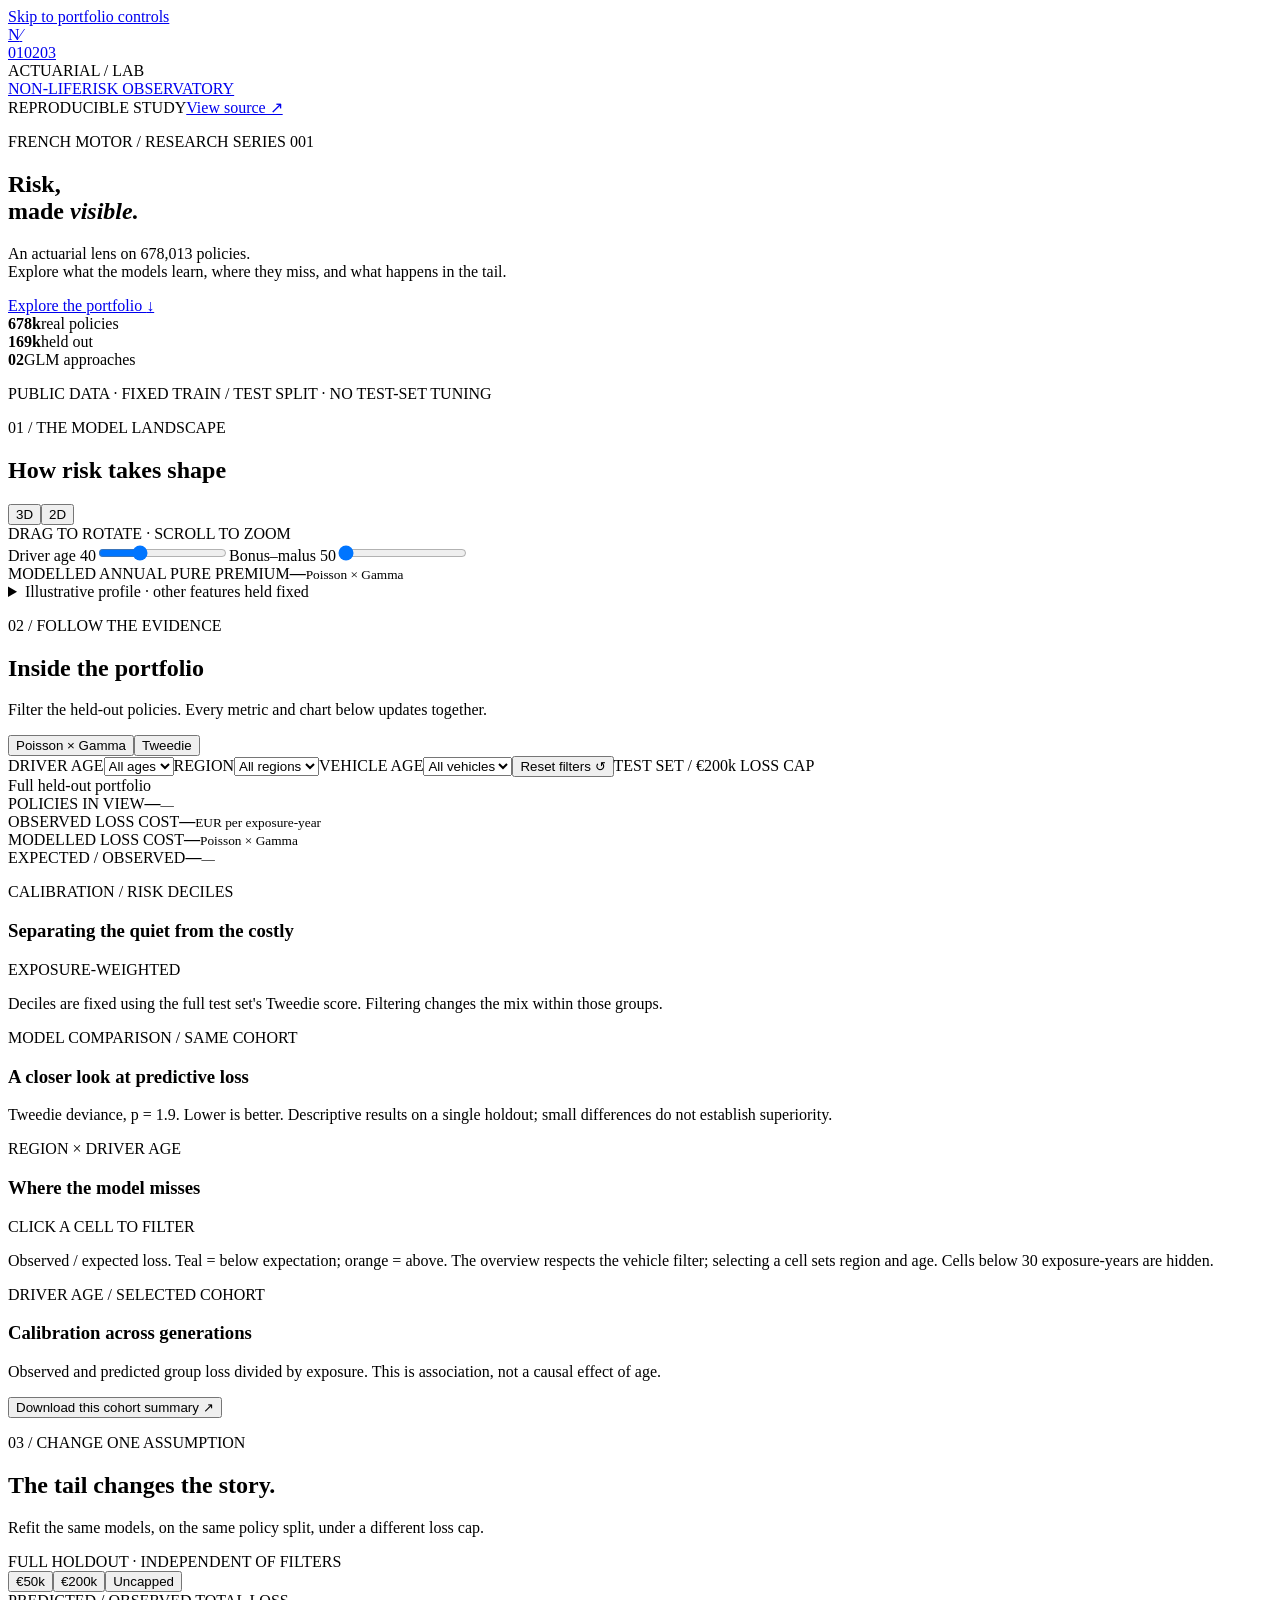
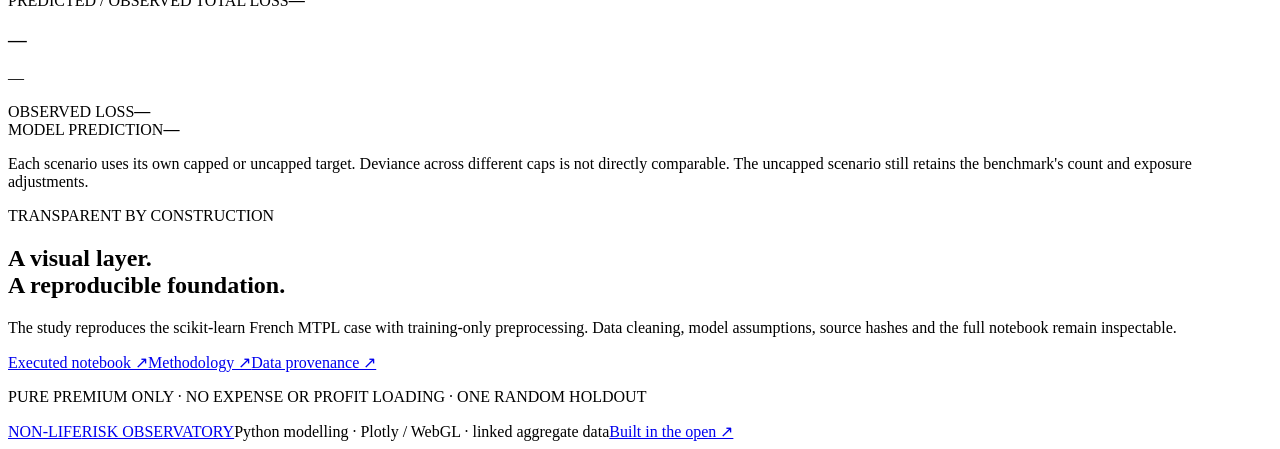
==== visualization/index.html @ 8ff72315 "Build reproducible motor pricing study and interactive Risk Observatory" ====
<!doctype html>
<html lang="en">
<head>
  <meta charset="utf-8"><meta name="viewport" content="width=device-width, initial-scale=1">
  <meta name="description" content="An interactive actuarial research lab: French motor pricing, linked portfolio diagnostics, 3D GLM response surfaces and tail-risk stress tests.">
  <title>Non-life / Risk Observatory</title>
  <link rel="icon" href="data:image/svg+xml,%3Csvg xmlns='http://www.w3.org/2000/svg' viewBox='0 0 64 64'%3E%3Crect width='64' height='64' rx='14' fill='%230b1923'/%3E%3Cpath d='M16 48V16L48 48V16' fill='none' stroke='%2345d6c0' stroke-width='5'/%3E%3C/svg%3E">
  <link rel="stylesheet" href="assets/style.css">
  <script defer src="assets/plotly.min.js"></script><script defer src="assets/study-data.js"></script>
  <script defer src="assets/engine.js"></script><script defer src="assets/app.js"></script>
</head>
<body>
  <a class="skip" href="#portfolio">Skip to portfolio controls</a>
  <aside class="rail" aria-label="Section navigation"><a class="monogram" href="#top" aria-label="Back to top">N<span>∕</span></a><nav><a href="#surface" title="Model response">01</a><a href="#portfolio" title="Portfolio explorer">02</a><a href="#tail" title="Tail sensitivity">03</a></nav><span class="rail-foot">ACTUARIAL / LAB</span></aside>
  <main id="top">
    <header class="topbar"><a class="wordmark" href="#top">NON-LIFE<span>RISK OBSERVATORY</span></a><div class="toplinks"><span class="status"><i></i> REPRODUCIBLE STUDY</span><a href="https://github.com/zjlshuyu110/non-life-insurance-pricing" target="_blank" rel="noopener">View source ↗</a></div></header>
    <section class="hero" id="surface">
      <div class="intro"><p class="eyebrow">FRENCH MOTOR / RESEARCH SERIES 001</p><h1>Risk,<br>made <em>visible.</em></h1><p class="lead">An actuarial lens on 678,013 policies.<br>Explore what the models learn, where they miss, and what happens in the tail.</p><a class="button primary" href="#portfolio">Explore the portfolio <span>↓</span></a><div class="hero-stats"><div><b>678k</b><span>real policies</span></div><div><b>169k</b><span>held out</span></div><div><b>02</b><span>GLM approaches</span></div></div><p class="micro">PUBLIC DATA · FIXED TRAIN / TEST SPLIT · NO TEST-SET TUNING</p></div>
      <div class="surface-card"><div class="card-top"><div><p class="eyebrow">01 / THE MODEL LANDSCAPE</p><h2>How risk takes shape</h2></div><div class="segmented" id="surface-switch" aria-label="Chart view"><button class="active" data-view="surface" aria-pressed="true">3D</button><button data-view="heatmap" aria-pressed="false">2D</button></div></div><div class="chart-hint">DRAG TO ROTATE · SCROLL TO ZOOM</div><div id="surface-chart" class="surface-plot" aria-label="Modelled pure premium by driver age and bonus-malus"></div><div class="profile-controls"><label>Driver age <output id="age-output">40</output><input id="profile-age" type="range" min="18" max="90" step="2" value="40"></label><label>Bonus–malus <output id="bonus-output">50</output><input id="profile-bonus" type="range" min="50" max="150" step="5" value="50"></label><div class="profile-price"><span>MODELLED ANNUAL PURE PREMIUM</span><strong id="profile-price">—</strong><small id="profile-model">Poisson × Gamma</small></div></div><details class="profile-note"><summary>Illustrative profile · other features held fixed</summary><p id="profile-details"></p><p>This is a conditional model response, not observed group experience or a commercial quote. GLM age bins create steps in the surface.</p></details></div>
    </section>
    <section class="section" id="portfolio"><div class="section-title"><div><p class="eyebrow">02 / FOLLOW THE EVIDENCE</p><h2>Inside the portfolio</h2><p>Filter the held-out policies. Every metric and chart below updates together.</p></div><div class="segmented model-switch" aria-label="Selected model"><button data-model="fs" class="active" aria-pressed="true">Poisson × Gamma</button><button data-model="tw" aria-pressed="false">Tweedie</button></div></div>
      <div class="filterbar"><label>DRIVER AGE<select id="filter-age" aria-label="Filter driver age"><option value="all">All ages</option></select></label><label>REGION<select id="filter-region" aria-label="Filter region"><option value="all">All regions</option></select></label><label>VEHICLE AGE<select id="filter-vehicle" aria-label="Filter vehicle age"><option value="all">All vehicles</option></select></label><button id="reset-filters" class="text-button">Reset filters ↺</button><span class="scope">TEST SET / €200k LOSS CAP</span></div>
      <div id="cohort-status" class="selection-note" aria-live="polite">Full held-out portfolio</div>
      <div class="metrics-grid"><article><span>POLICIES IN VIEW</span><strong id="kpi-policies">—</strong><small id="kpi-exposure">—</small><div class="metric-bar"></div></article><article><span>OBSERVED LOSS COST</span><strong id="kpi-actual">—</strong><small>EUR per exposure-year</small><div class="metric-bar gold"></div></article><article><span>MODELLED LOSS COST</span><strong id="kpi-predicted">—</strong><small id="kpi-model">Poisson × Gamma</small><div class="metric-bar coral"></div></article><article><span>EXPECTED / OBSERVED</span><strong id="kpi-ratio">—</strong><small id="kpi-gap">—</small><div class="metric-bar"></div></article></div>
      <div class="analysis-grid"><article class="panel"><div class="panel-heading"><div><p class="eyebrow">CALIBRATION / RISK DECILES</p><h3>Separating the quiet from the costly</h3></div><span class="pill">EXPOSURE-WEIGHTED</span></div><div id="decile-chart" class="plot" aria-label="Risk decile calibration chart"></div><p class="caption">Deciles are fixed using the full test set's Tweedie score. Filtering changes the mix within those groups.</p></article><article class="panel"><div class="panel-heading"><div><p class="eyebrow">MODEL COMPARISON / SAME COHORT</p><h3>A closer look at predictive loss</h3></div></div><div id="duel-chart" class="plot" aria-label="Deviance comparison"></div><p class="caption">Tweedie deviance, p = 1.9. Lower is better. Descriptive results on a single holdout; small differences do not establish superiority.</p></article></div>
      <div class="analysis-grid secondary"><article class="panel matrix-panel"><div class="panel-heading"><div><p class="eyebrow">REGION × DRIVER AGE</p><h3>Where the model misses</h3></div><span class="pill gold-text">CLICK A CELL TO FILTER</span></div><div id="matrix-chart" class="matrix" aria-label="Interactive region by age calibration heatmap"></div><p class="caption">Observed / expected loss. Teal = below expectation; orange = above. The overview respects the vehicle filter; selecting a cell sets region and age. Cells below 30 exposure-years are hidden.</p></article><article class="panel age-panel"><div class="panel-heading"><div><p class="eyebrow">DRIVER AGE / SELECTED COHORT</p><h3>Calibration across generations</h3></div></div><div id="age-chart" class="matrix" aria-label="Age calibration chart"></div><p class="caption">Observed and predicted group loss divided by exposure. This is association, not a causal effect of age.</p><button id="export-cohort" class="text-button">Download this cohort summary ↗</button></article></div>
    </section>
    <section class="section tail-section" id="tail"><div class="section-title"><div><p class="eyebrow">03 / CHANGE ONE ASSUMPTION</p><h2>The tail changes the story.</h2><p>Refit the same models, on the same policy split, under a different loss cap.</p></div><span class="pill">FULL HOLDOUT · INDEPENDENT OF FILTERS</span></div><div class="tail-grid"><article class="tail-story"><div class="segmented" id="cap-switch" aria-label="Loss cap scenario"><button data-cap="50000" aria-pressed="false">€50k</button><button data-cap="200000" class="active" aria-pressed="true">€200k</button><button data-cap="Uncapped" aria-pressed="false">Uncapped</button></div><span class="tail-label">PREDICTED / OBSERVED TOTAL LOSS</span><strong id="tail-ratio">—</strong><h3 id="tail-title">—</h3><p id="tail-narrative">—</p><div class="tail-facts"><div><span>OBSERVED LOSS</span><b id="tail-actual">—</b></div><div><span>MODEL PREDICTION</span><b id="tail-predicted">—</b></div></div></article><article class="panel tail-panel"><div id="tail-chart" class="tail-plot" aria-label="Loss cap scenario comparison"></div><p class="caption">Each scenario uses its own capped or uncapped target. Deviance across different caps is not directly comparable. The uncapped scenario still retains the benchmark's count and exposure adjustments.</p></article></div></section>
    <section class="method-strip"><div><p class="eyebrow">TRANSPARENT BY CONSTRUCTION</p><h2>A visual layer.<br>A reproducible foundation.</h2></div><div><p>The study reproduces the scikit-learn French MTPL case with training-only preprocessing. Data cleaning, model assumptions, source hashes and the full notebook remain inspectable.</p><div class="method-links"><a href="https://github.com/zjlshuyu110/non-life-insurance-pricing/blob/main/notebooks/01_pricing_walkthrough.ipynb">Executed notebook ↗</a><a href="https://github.com/zjlshuyu110/non-life-insurance-pricing/blob/main/docs/METHODOLOGY.md">Methodology ↗</a><a href="https://github.com/zjlshuyu110/non-life-insurance-pricing/blob/main/data/README.md">Data provenance ↗</a></div><p class="micro">PURE PREMIUM ONLY · NO EXPENSE OR PROFIT LOADING · ONE RANDOM HOLDOUT</p></div></section>
    <footer><a class="wordmark" href="#top">NON-LIFE<span>RISK OBSERVATORY</span></a><span>Python modelling · Plotly / WebGL · linked aggregate data</span><a href="https://github.com/zjlshuyu110/non-life-insurance-pricing">Built in the open ↗</a></footer>
  </main><noscript>This interactive study requires JavaScript. The full results and static figures are also available in the GitHub repository.</noscript>
</body></html>
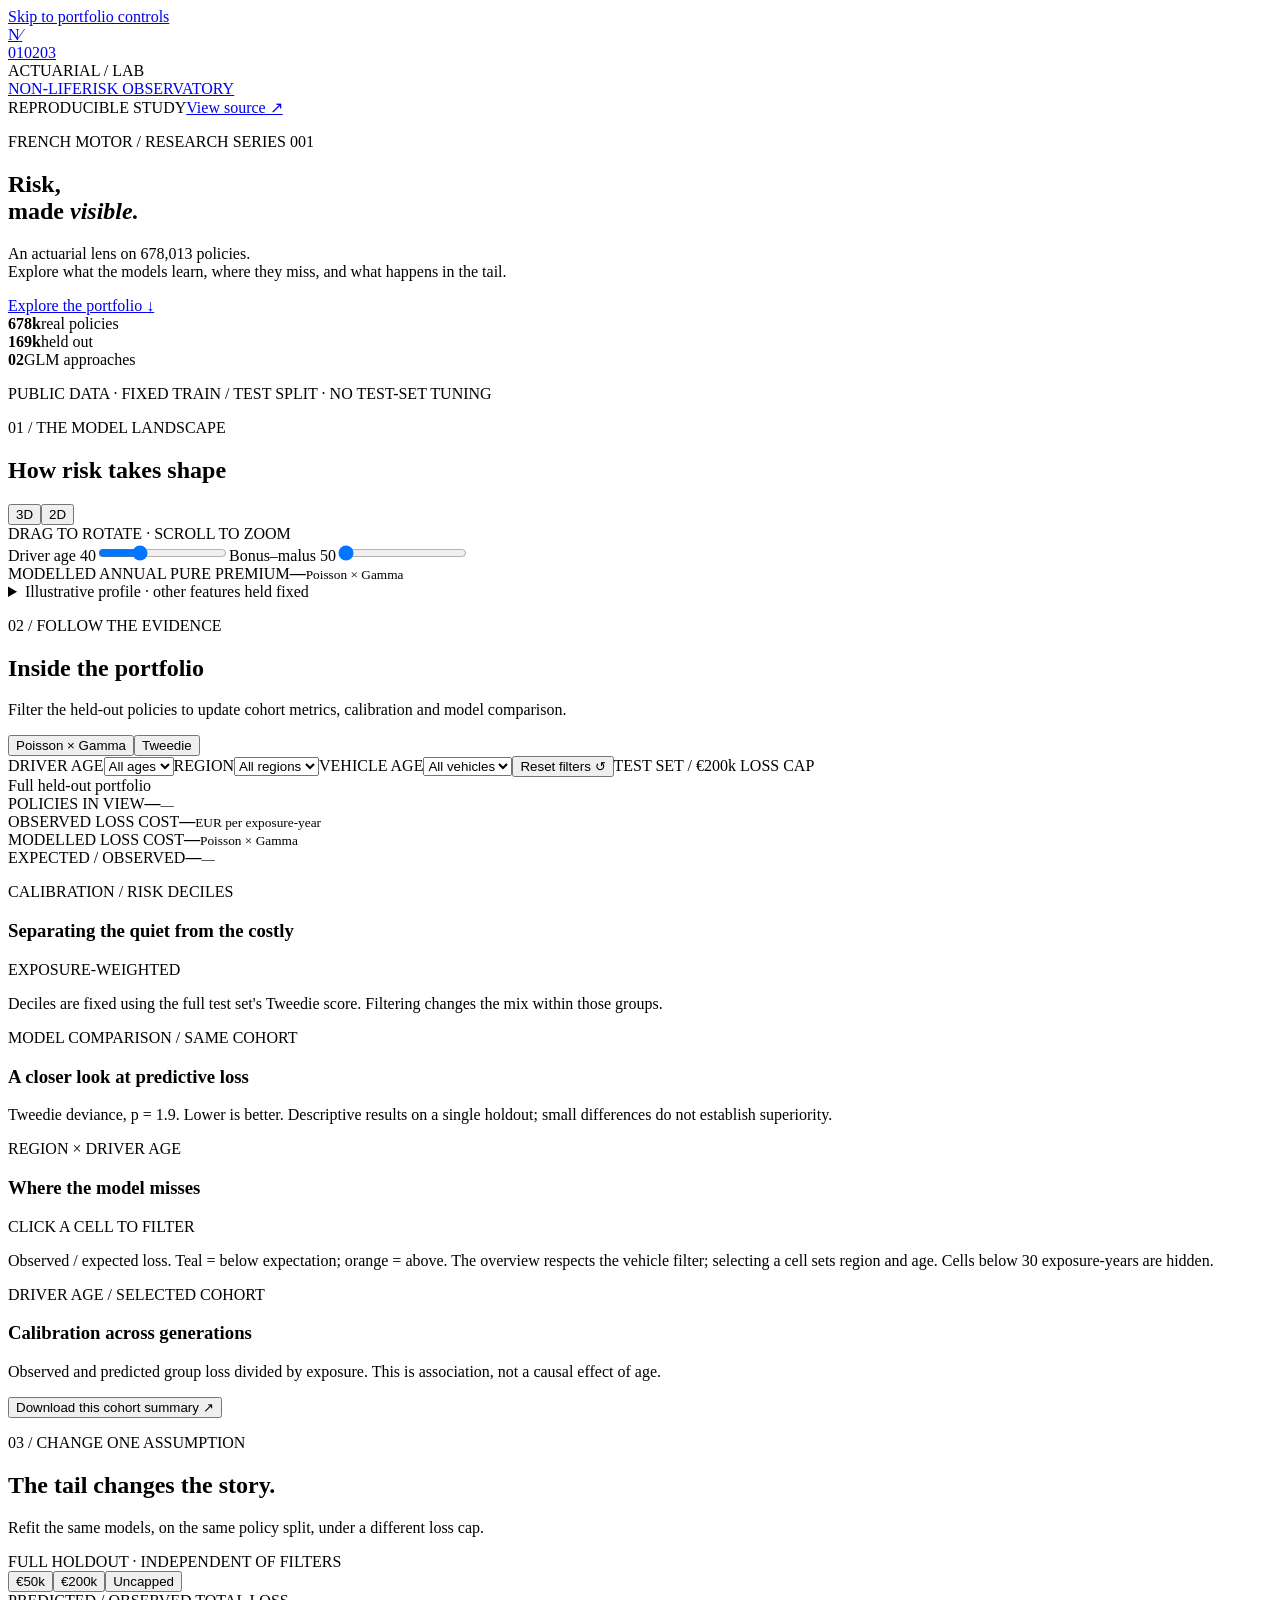
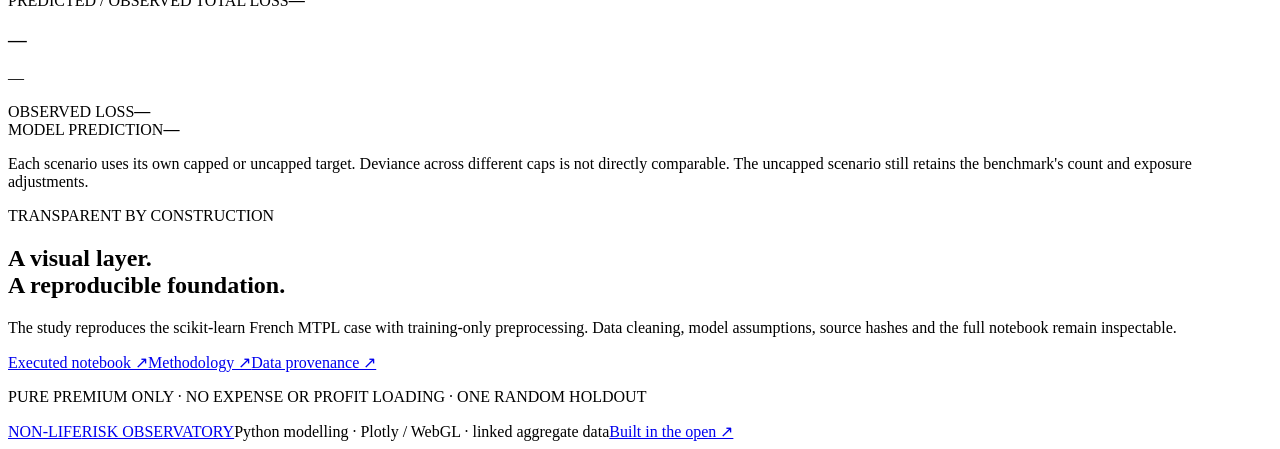
==== commit 66874cb9: "Clarify which diagnostics follow cohort filters" ====
--- a/visualization/index.html
+++ b/visualization/index.html
@@ -18,7 +18,7 @@
       <div class="intro"><p class="eyebrow">FRENCH MOTOR / RESEARCH SERIES 001</p><h1>Risk,<br>made <em>visible.</em></h1><p class="lead">An actuarial lens on 678,013 policies.<br>Explore what the models learn, where they miss, and what happens in the tail.</p><a class="button primary" href="#portfolio">Explore the portfolio <span>↓</span></a><div class="hero-stats"><div><b>678k</b><span>real policies</span></div><div><b>169k</b><span>held out</span></div><div><b>02</b><span>GLM approaches</span></div></div><p class="micro">PUBLIC DATA · FIXED TRAIN / TEST SPLIT · NO TEST-SET TUNING</p></div>
       <div class="surface-card"><div class="card-top"><div><p class="eyebrow">01 / THE MODEL LANDSCAPE</p><h2>How risk takes shape</h2></div><div class="segmented" id="surface-switch" aria-label="Chart view"><button class="active" data-view="surface" aria-pressed="true">3D</button><button data-view="heatmap" aria-pressed="false">2D</button></div></div><div class="chart-hint">DRAG TO ROTATE · SCROLL TO ZOOM</div><div id="surface-chart" class="surface-plot" aria-label="Modelled pure premium by driver age and bonus-malus"></div><div class="profile-controls"><label>Driver age <output id="age-output">40</output><input id="profile-age" type="range" min="18" max="90" step="2" value="40"></label><label>Bonus–malus <output id="bonus-output">50</output><input id="profile-bonus" type="range" min="50" max="150" step="5" value="50"></label><div class="profile-price"><span>MODELLED ANNUAL PURE PREMIUM</span><strong id="profile-price">—</strong><small id="profile-model">Poisson × Gamma</small></div></div><details class="profile-note"><summary>Illustrative profile · other features held fixed</summary><p id="profile-details"></p><p>This is a conditional model response, not observed group experience or a commercial quote. GLM age bins create steps in the surface.</p></details></div>
     </section>
-    <section class="section" id="portfolio"><div class="section-title"><div><p class="eyebrow">02 / FOLLOW THE EVIDENCE</p><h2>Inside the portfolio</h2><p>Filter the held-out policies. Every metric and chart below updates together.</p></div><div class="segmented model-switch" aria-label="Selected model"><button data-model="fs" class="active" aria-pressed="true">Poisson × Gamma</button><button data-model="tw" aria-pressed="false">Tweedie</button></div></div>
+    <section class="section" id="portfolio"><div class="section-title"><div><p class="eyebrow">02 / FOLLOW THE EVIDENCE</p><h2>Inside the portfolio</h2><p>Filter the held-out policies to update cohort metrics, calibration and model comparison.</p></div><div class="segmented model-switch" aria-label="Selected model"><button data-model="fs" class="active" aria-pressed="true">Poisson × Gamma</button><button data-model="tw" aria-pressed="false">Tweedie</button></div></div>
       <div class="filterbar"><label>DRIVER AGE<select id="filter-age" aria-label="Filter driver age"><option value="all">All ages</option></select></label><label>REGION<select id="filter-region" aria-label="Filter region"><option value="all">All regions</option></select></label><label>VEHICLE AGE<select id="filter-vehicle" aria-label="Filter vehicle age"><option value="all">All vehicles</option></select></label><button id="reset-filters" class="text-button">Reset filters ↺</button><span class="scope">TEST SET / €200k LOSS CAP</span></div>
       <div id="cohort-status" class="selection-note" aria-live="polite">Full held-out portfolio</div>
       <div class="metrics-grid"><article><span>POLICIES IN VIEW</span><strong id="kpi-policies">—</strong><small id="kpi-exposure">—</small><div class="metric-bar"></div></article><article><span>OBSERVED LOSS COST</span><strong id="kpi-actual">—</strong><small>EUR per exposure-year</small><div class="metric-bar gold"></div></article><article><span>MODELLED LOSS COST</span><strong id="kpi-predicted">—</strong><small id="kpi-model">Poisson × Gamma</small><div class="metric-bar coral"></div></article><article><span>EXPECTED / OBSERVED</span><strong id="kpi-ratio">—</strong><small id="kpi-gap">—</small><div class="metric-bar"></div></article></div>
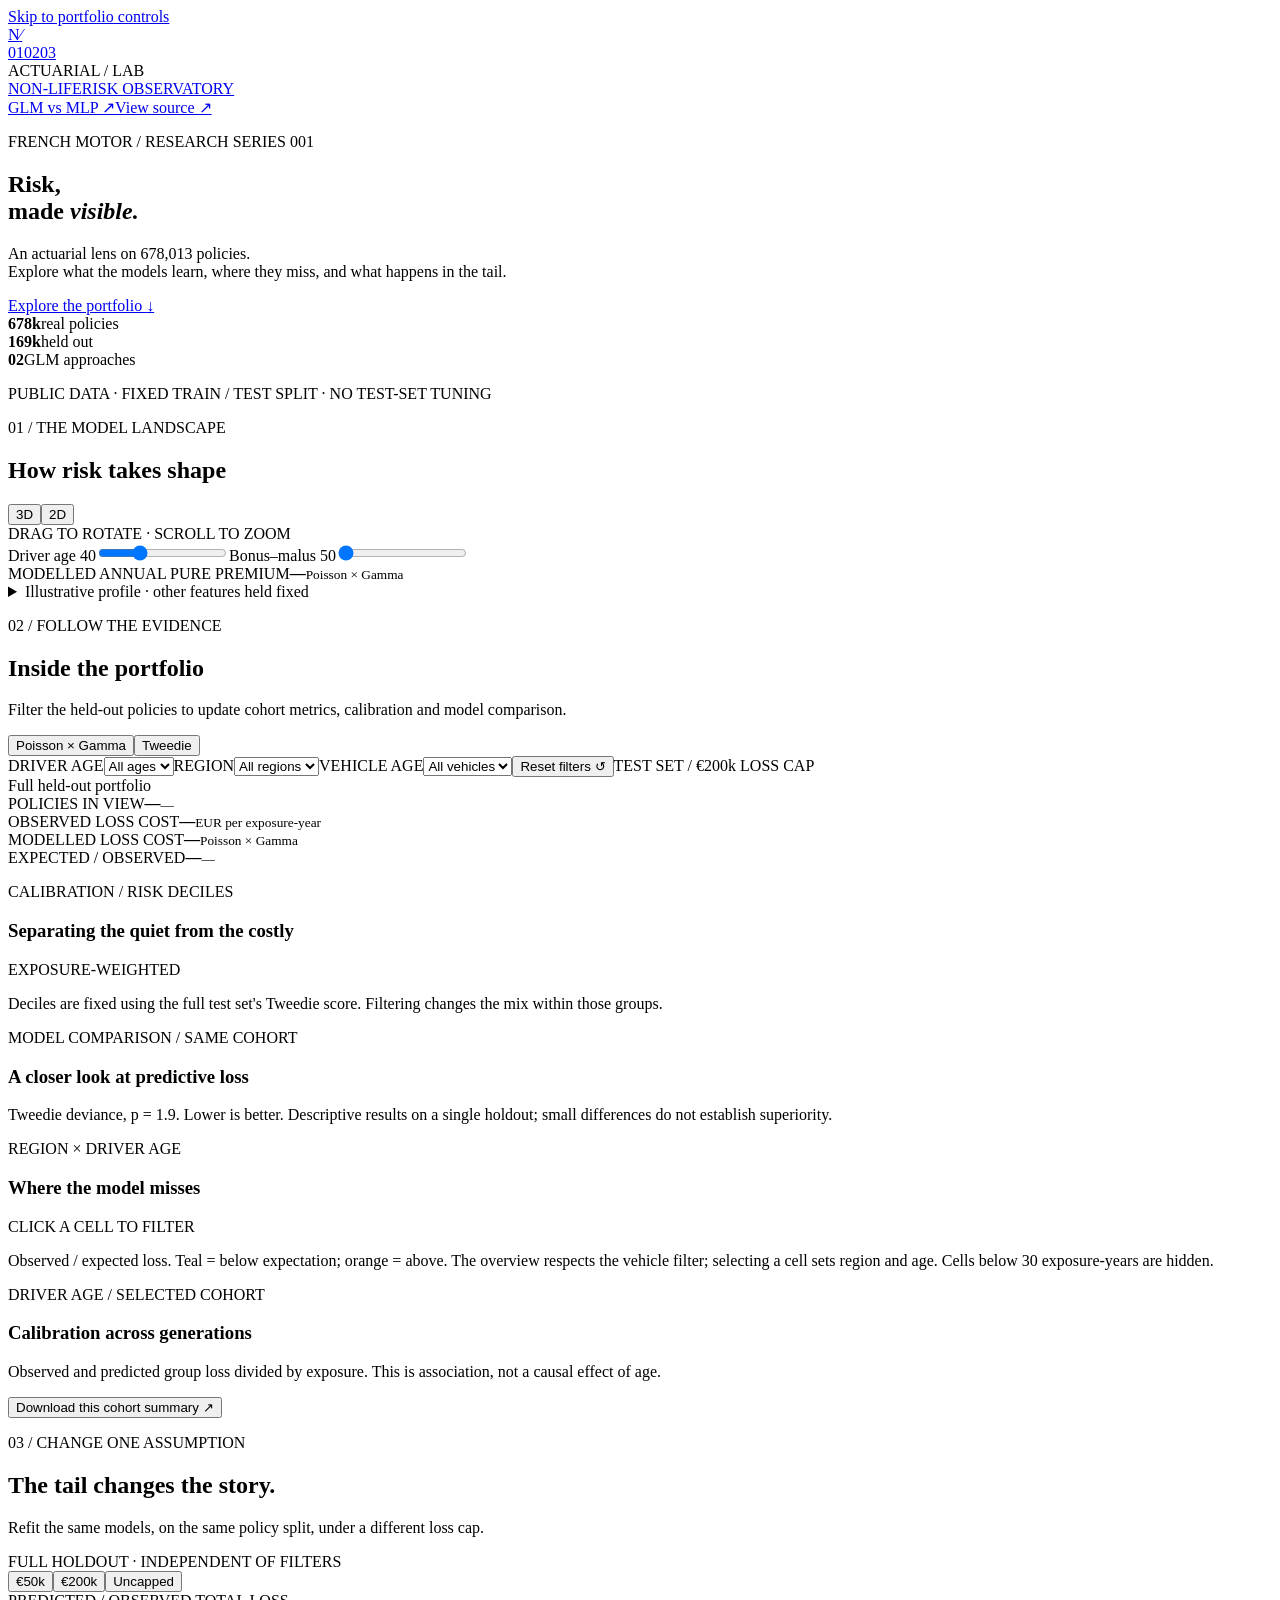
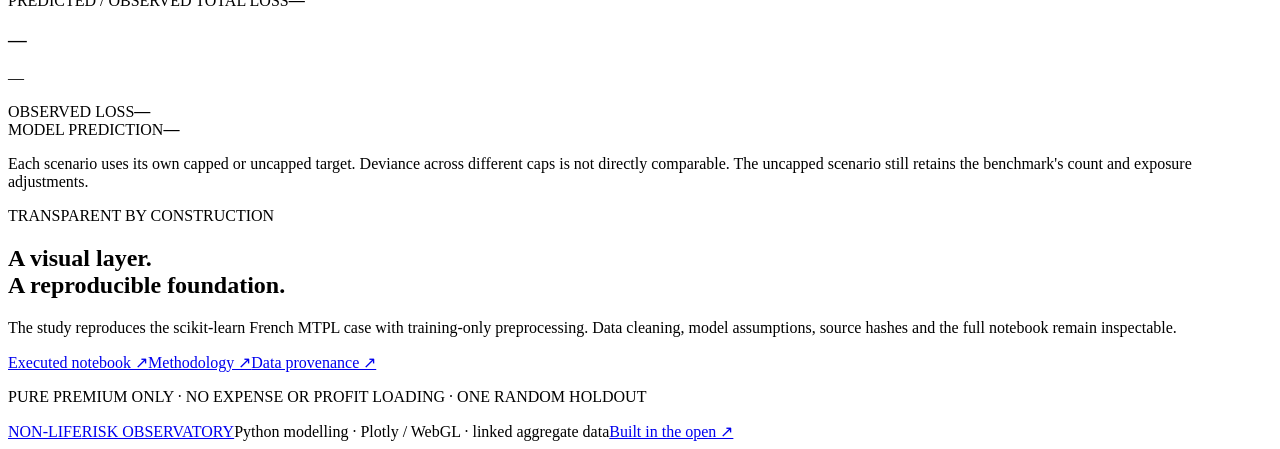
==== commit a1773225: "Benchmark ordinary MLP against GLMs on the same motor insurance holdout" ====
--- a/visualization/index.html
+++ b/visualization/index.html
@@ -13,7 +13,7 @@
   <a class="skip" href="#portfolio">Skip to portfolio controls</a>
   <aside class="rail" aria-label="Section navigation"><a class="monogram" href="#top" aria-label="Back to top">N<span>∕</span></a><nav><a href="#surface" title="Model response">01</a><a href="#portfolio" title="Portfolio explorer">02</a><a href="#tail" title="Tail sensitivity">03</a></nav><span class="rail-foot">ACTUARIAL / LAB</span></aside>
   <main id="top">
-    <header class="topbar"><a class="wordmark" href="#top">NON-LIFE<span>RISK OBSERVATORY</span></a><div class="toplinks"><span class="status"><i></i> REPRODUCIBLE STUDY</span><a href="https://github.com/zjlshuyu110/non-life-insurance-pricing" target="_blank" rel="noopener">View source ↗</a></div></header>
+    <header class="topbar"><a class="wordmark" href="#top">NON-LIFE<span>RISK OBSERVATORY</span></a><div class="toplinks"><a href="model-comparison.html">GLM vs MLP ↗</a><a href="https://github.com/zjlshuyu110/non-life-insurance-pricing" target="_blank" rel="noopener">View source ↗</a></div></header>
     <section class="hero" id="surface">
       <div class="intro"><p class="eyebrow">FRENCH MOTOR / RESEARCH SERIES 001</p><h1>Risk,<br>made <em>visible.</em></h1><p class="lead">An actuarial lens on 678,013 policies.<br>Explore what the models learn, where they miss, and what happens in the tail.</p><a class="button primary" href="#portfolio">Explore the portfolio <span>↓</span></a><div class="hero-stats"><div><b>678k</b><span>real policies</span></div><div><b>169k</b><span>held out</span></div><div><b>02</b><span>GLM approaches</span></div></div><p class="micro">PUBLIC DATA · FIXED TRAIN / TEST SPLIT · NO TEST-SET TUNING</p></div>
       <div class="surface-card"><div class="card-top"><div><p class="eyebrow">01 / THE MODEL LANDSCAPE</p><h2>How risk takes shape</h2></div><div class="segmented" id="surface-switch" aria-label="Chart view"><button class="active" data-view="surface" aria-pressed="true">3D</button><button data-view="heatmap" aria-pressed="false">2D</button></div></div><div class="chart-hint">DRAG TO ROTATE · SCROLL TO ZOOM</div><div id="surface-chart" class="surface-plot" aria-label="Modelled pure premium by driver age and bonus-malus"></div><div class="profile-controls"><label>Driver age <output id="age-output">40</output><input id="profile-age" type="range" min="18" max="90" step="2" value="40"></label><label>Bonus–malus <output id="bonus-output">50</output><input id="profile-bonus" type="range" min="50" max="150" step="5" value="50"></label><div class="profile-price"><span>MODELLED ANNUAL PURE PREMIUM</span><strong id="profile-price">—</strong><small id="profile-model">Poisson × Gamma</small></div></div><details class="profile-note"><summary>Illustrative profile · other features held fixed</summary><p id="profile-details"></p><p>This is a conditional model response, not observed group experience or a commercial quote. GLM age bins create steps in the surface.</p></details></div>
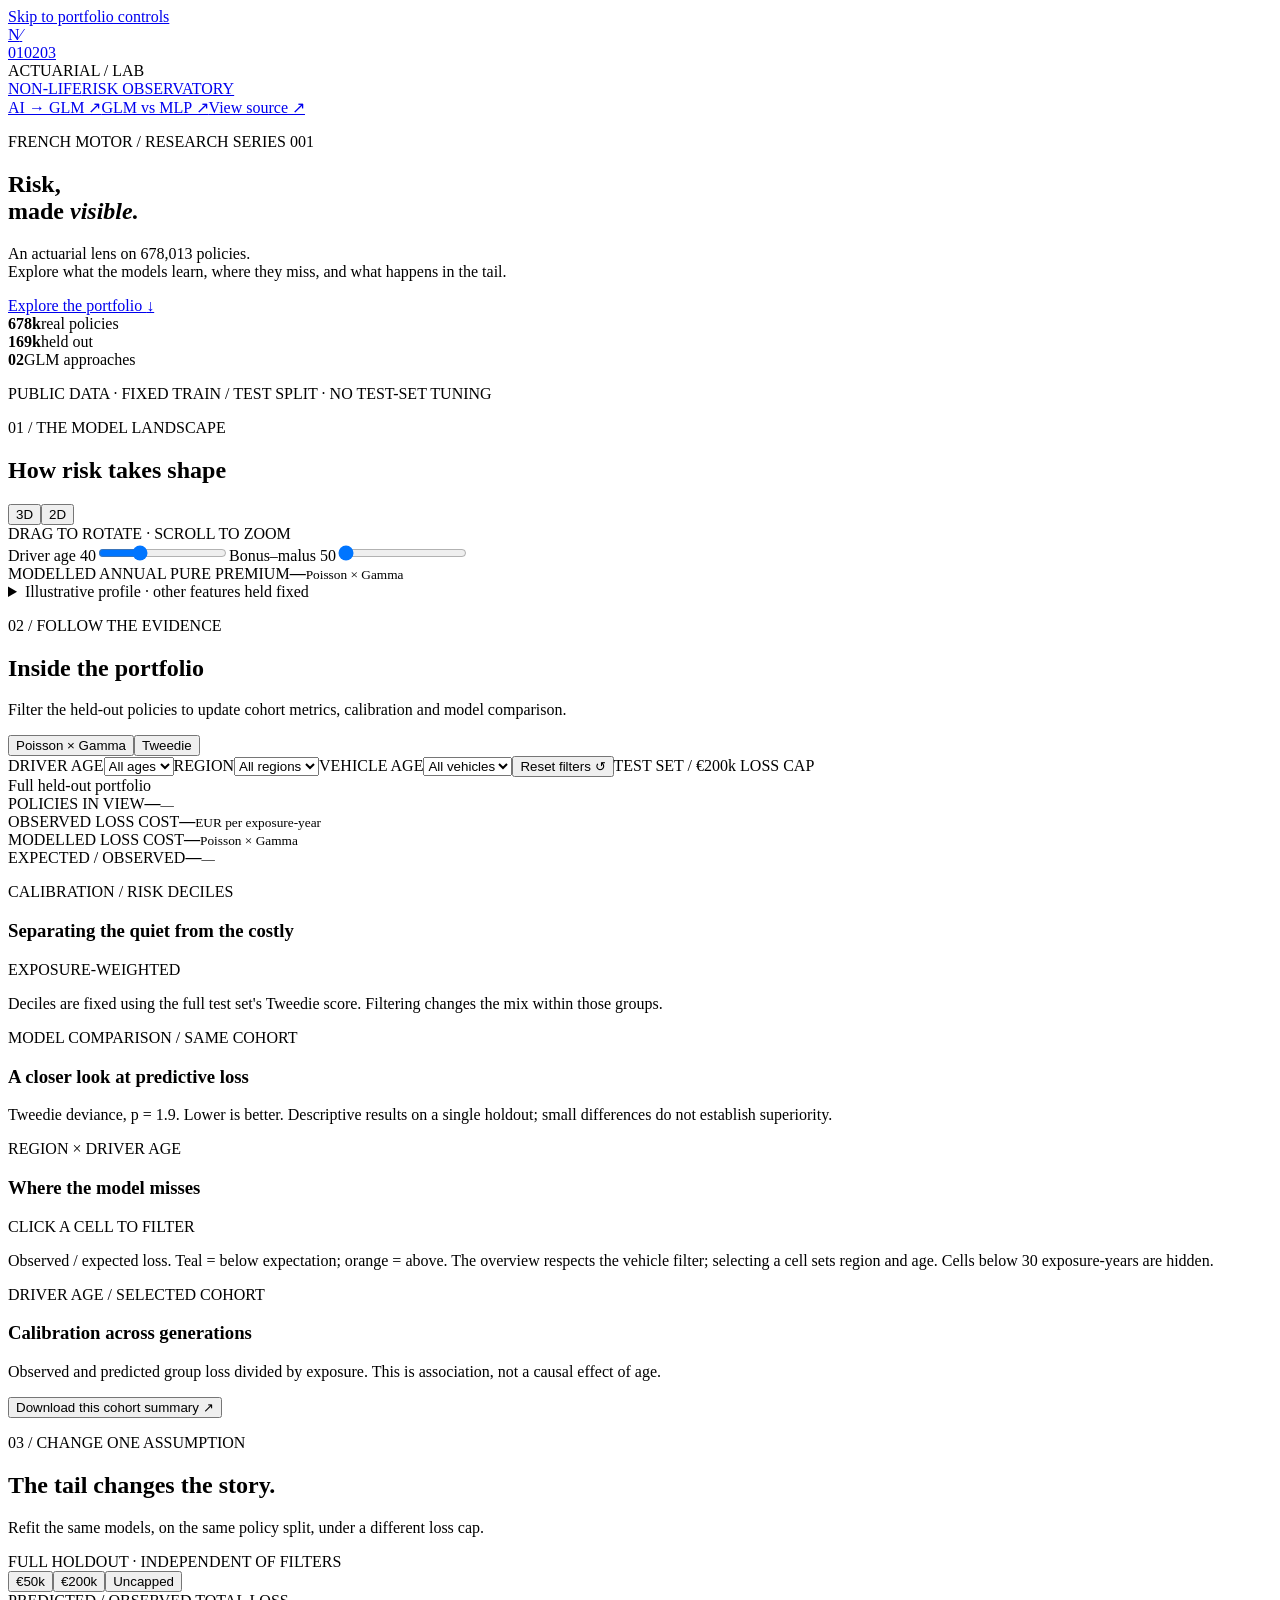
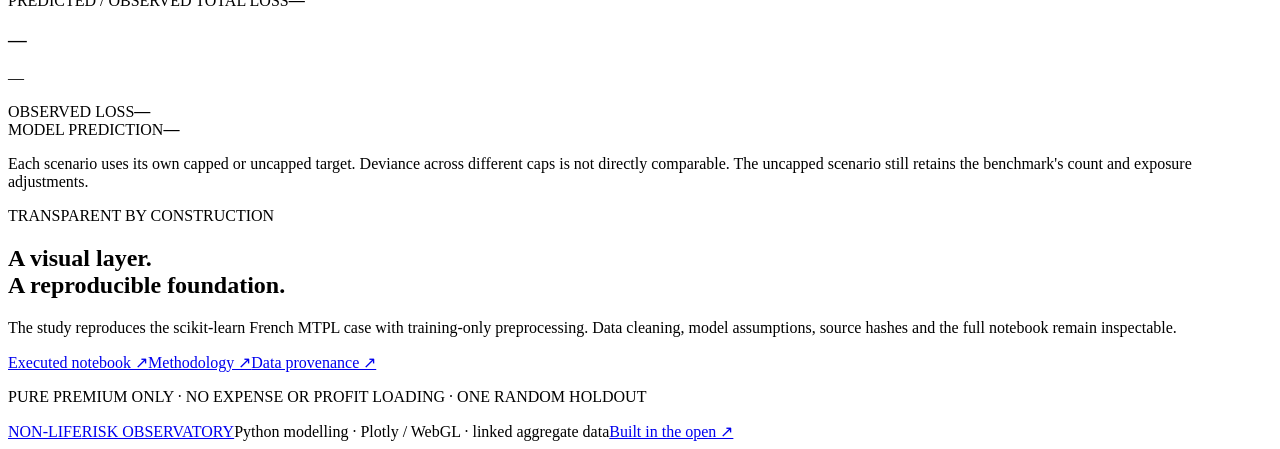
==== commit 03147f36: "Add evidence-grounded neural text extraction and GLM workflow demo" ====
--- a/visualization/index.html
+++ b/visualization/index.html
@@ -13,7 +13,7 @@
   <a class="skip" href="#portfolio">Skip to portfolio controls</a>
   <aside class="rail" aria-label="Section navigation"><a class="monogram" href="#top" aria-label="Back to top">N<span>∕</span></a><nav><a href="#surface" title="Model response">01</a><a href="#portfolio" title="Portfolio explorer">02</a><a href="#tail" title="Tail sensitivity">03</a></nav><span class="rail-foot">ACTUARIAL / LAB</span></aside>
   <main id="top">
-    <header class="topbar"><a class="wordmark" href="#top">NON-LIFE<span>RISK OBSERVATORY</span></a><div class="toplinks"><a href="model-comparison.html">GLM vs MLP ↗</a><a href="https://github.com/zjlshuyu110/non-life-insurance-pricing" target="_blank" rel="noopener">View source ↗</a></div></header>
+    <header class="topbar"><a class="wordmark" href="#top">NON-LIFE<span>RISK OBSERVATORY</span></a><div class="toplinks"><a href="text-to-pricing.html">AI → GLM ↗</a><a href="model-comparison.html">GLM vs MLP ↗</a><a href="https://github.com/zjlshuyu110/non-life-insurance-pricing" target="_blank" rel="noopener">View source ↗</a></div></header>
     <section class="hero" id="surface">
       <div class="intro"><p class="eyebrow">FRENCH MOTOR / RESEARCH SERIES 001</p><h1>Risk,<br>made <em>visible.</em></h1><p class="lead">An actuarial lens on 678,013 policies.<br>Explore what the models learn, where they miss, and what happens in the tail.</p><a class="button primary" href="#portfolio">Explore the portfolio <span>↓</span></a><div class="hero-stats"><div><b>678k</b><span>real policies</span></div><div><b>169k</b><span>held out</span></div><div><b>02</b><span>GLM approaches</span></div></div><p class="micro">PUBLIC DATA · FIXED TRAIN / TEST SPLIT · NO TEST-SET TUNING</p></div>
       <div class="surface-card"><div class="card-top"><div><p class="eyebrow">01 / THE MODEL LANDSCAPE</p><h2>How risk takes shape</h2></div><div class="segmented" id="surface-switch" aria-label="Chart view"><button class="active" data-view="surface" aria-pressed="true">3D</button><button data-view="heatmap" aria-pressed="false">2D</button></div></div><div class="chart-hint">DRAG TO ROTATE · SCROLL TO ZOOM</div><div id="surface-chart" class="surface-plot" aria-label="Modelled pure premium by driver age and bonus-malus"></div><div class="profile-controls"><label>Driver age <output id="age-output">40</output><input id="profile-age" type="range" min="18" max="90" step="2" value="40"></label><label>Bonus–malus <output id="bonus-output">50</output><input id="profile-bonus" type="range" min="50" max="150" step="5" value="50"></label><div class="profile-price"><span>MODELLED ANNUAL PURE PREMIUM</span><strong id="profile-price">—</strong><small id="profile-model">Poisson × Gamma</small></div></div><details class="profile-note"><summary>Illustrative profile · other features held fixed</summary><p id="profile-details"></p><p>This is a conditional model response, not observed group experience or a commercial quote. GLM age bins create steps in the surface.</p></details></div>
